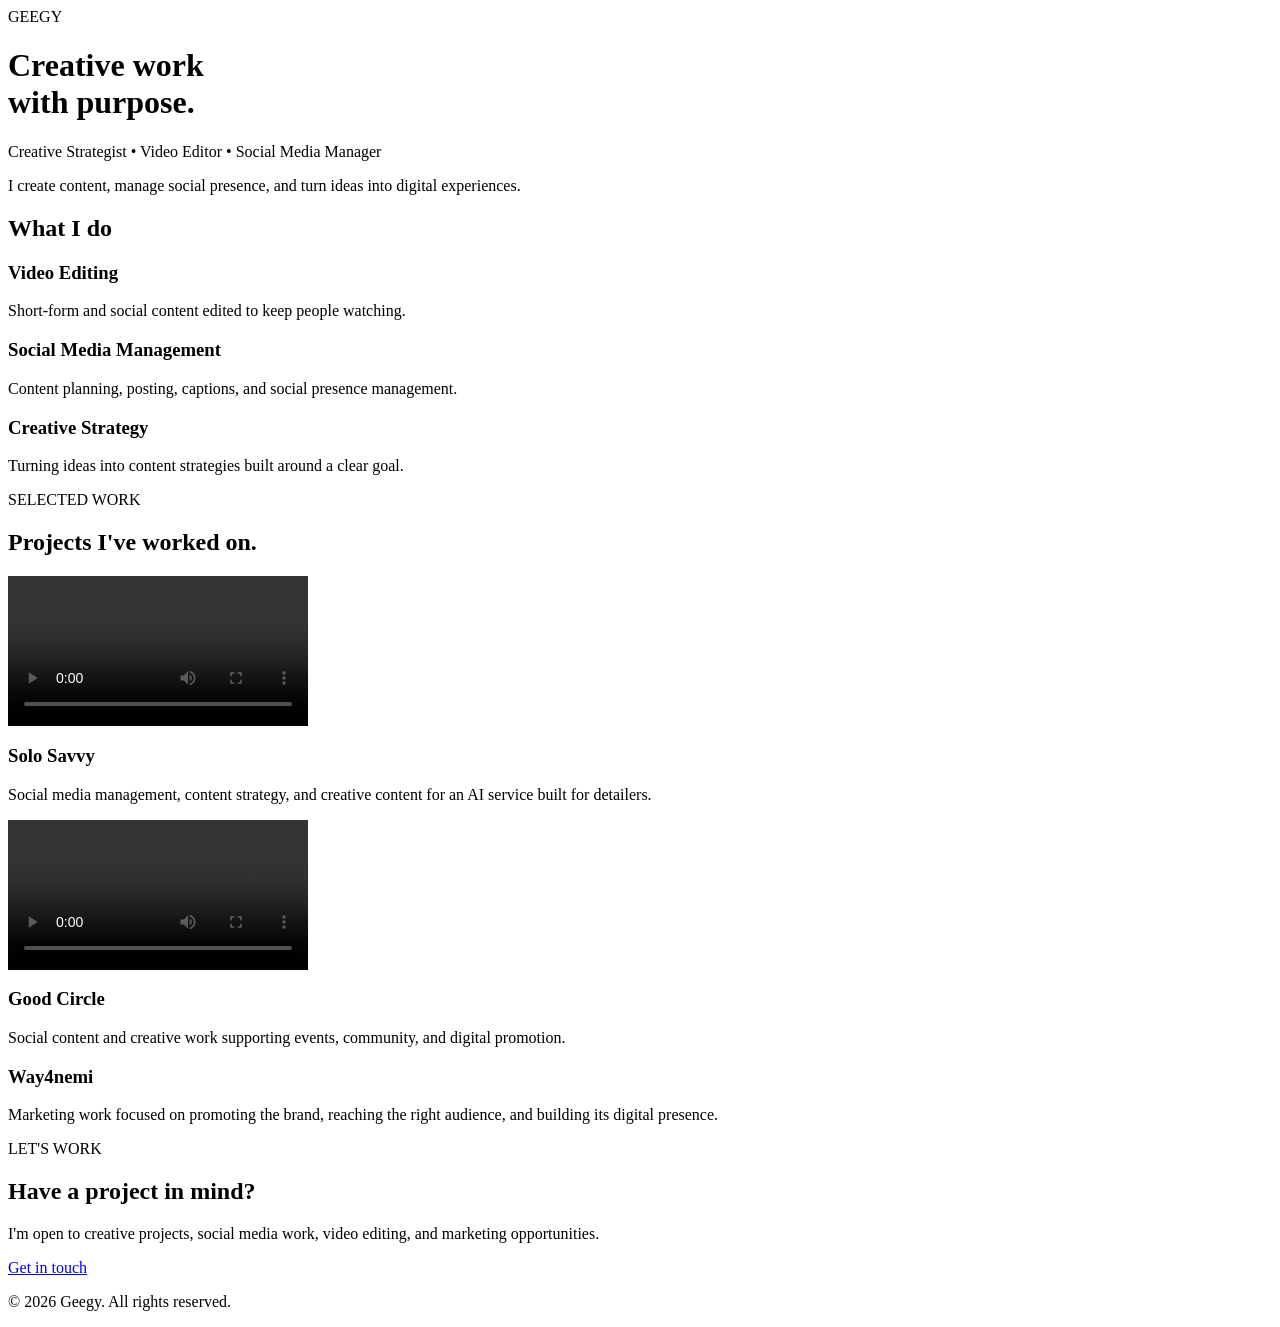
==== index.html @ bd56437c "Rename Geegy Portfolio/index.html to index.html" ====
<body>

    <main class="hero">
        <p class="eyebrow">GEEGY</p>

        <h1>Creative work<br>with purpose.</h1>

        <p class="role">
            Creative Strategist • Video Editor • Social Media Manager
        </p>

        <p class="intro">
            I create content, manage social presence, and turn ideas into
            digital experiences.
        <link rel="stylesheet" href="style.css">
        </p>

        <section class="services">
            <h2>What I do</h2>

            <div class="service-list">
                <div class="service">
                    <h3>Video Editing</h3>
                    <p>Short-form and social content edited to keep people watching.</p>
                </div>

                <div class="service">
                    <h3>Social Media Management</h3>
                    <p>Content planning, posting, captions, and social presence management.</p>
                </div>

                <div class="service">
                    <h3>Creative Strategy</h3>
                    <p>Turning ideas into content strategies built around a clear goal.</p>
                </div>
            </div>
        </section>

    </main>
    <section class="work">
    <p class="eyebrow">SELECTED WORK</p>

    <h2>Projects I've worked on.</h2>

    <div class="work-grid">
        <div class="work-grid">

    <div class="project">
        <video controls>
            <source src="videos/solo-savvy.mp4" type="video/mp4">
        </video>

        <h3>Solo Savvy</h3>
        <p>Social media management, content strategy, and creative content for an AI service built for detailers.</p>
    </div>
    <div class="project">
    <video controls>
        <source src="videos/good-circle.mp4" type="video/mp4">
    </video>

    <h3>Good Circle</h3>
    <p>Social content and creative work supporting events, community, and digital promotion.</p>
</div>
    <div class="project">
    <h3>Way4nemi</h3>
    <p>Marketing work focused on promoting the brand, reaching the right audience, and building its digital presence.</p>
</div>
</div>

    </div>
<section class="contact">
    <p class="eyebrow">LET'S WORK</p>
    <h2>Have a project in mind?</h2>
    <p>
        I'm open to creative projects, social media work, video editing,
        and marketing opportunities.
    </p>

    <a href="mailto:giftgathendeh@gmail.com">Get in touch</a>
</section>
</section>
<footer>
    <p>© 2026 Geegy. All rights reserved.</p>
</footer>
</body>
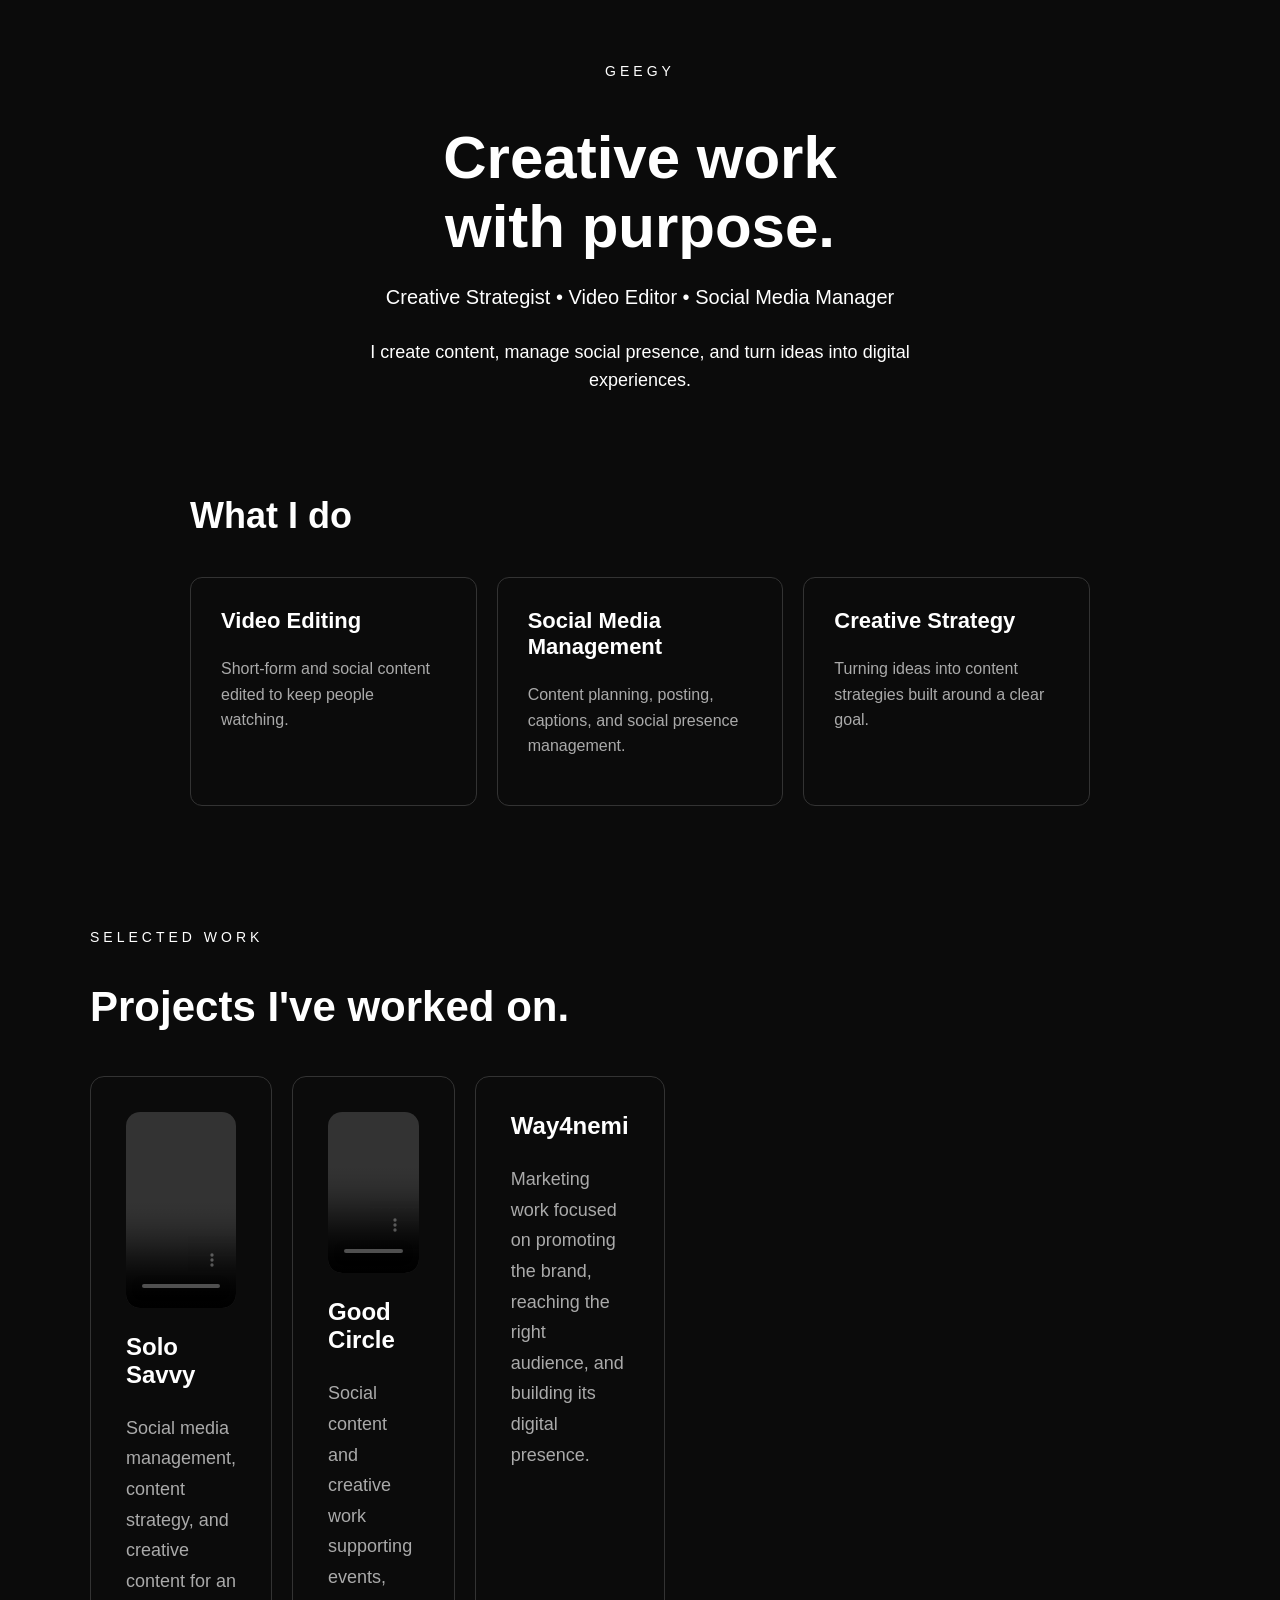
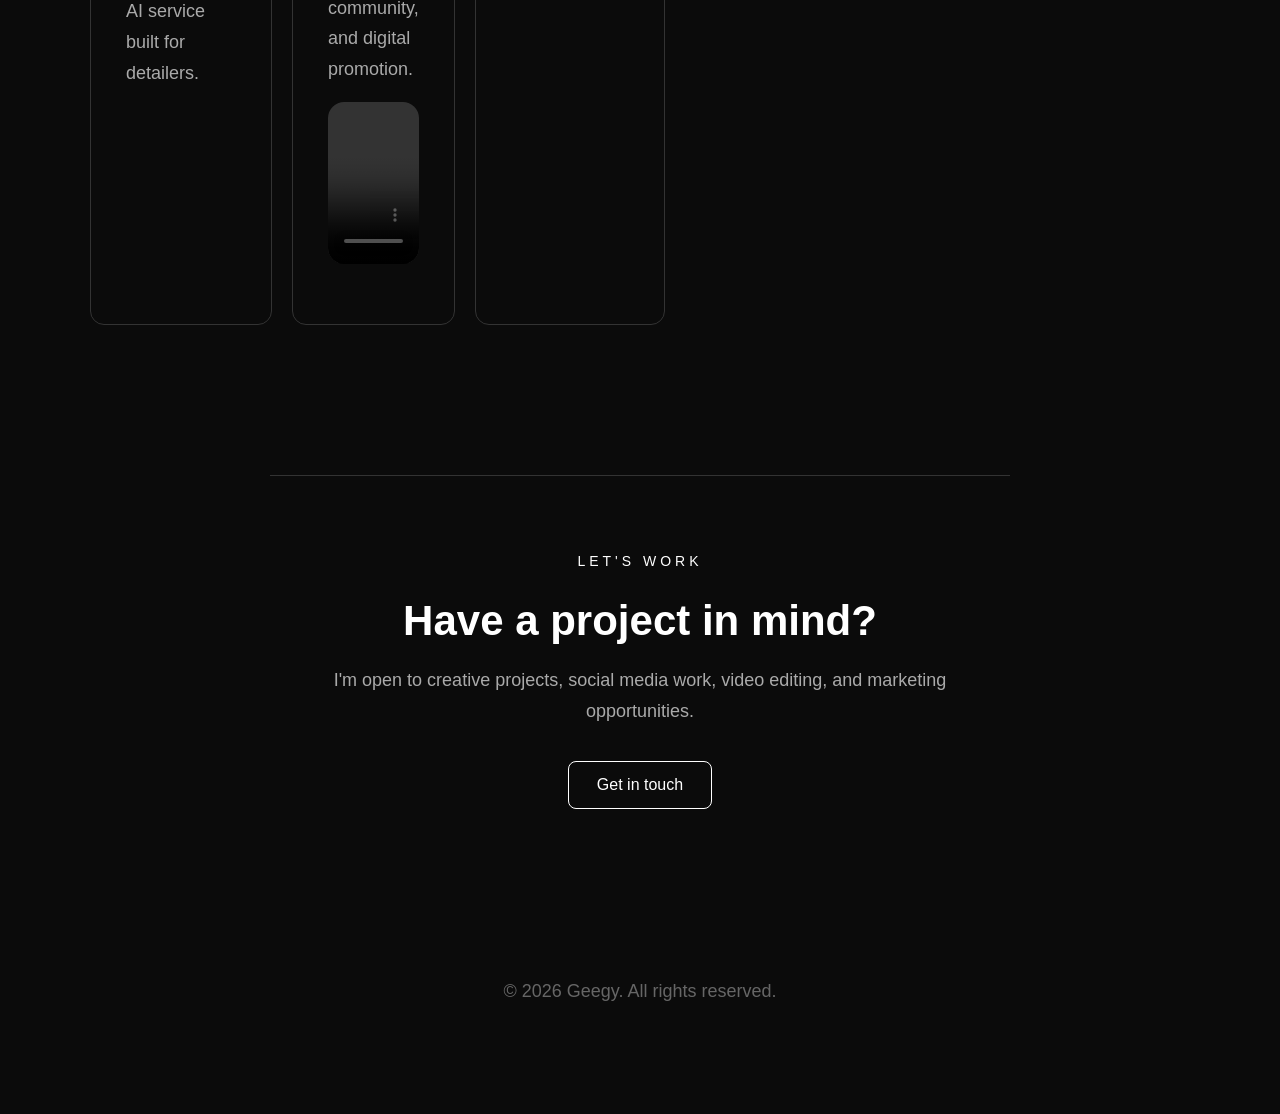
==== commit 42a326e1: "Refactor index.html structure and content" ====
--- a/index.html
+++ b/index.html
@@ -59,7 +59,10 @@
     </video>
 
     <h3>Good Circle</h3>
-    <p>Social content and creative work supporting events, community, and digital promotion.</p>
+    <p>Social content and creative work supporting events, community, and digital promotion.</p><video controls playsinline preload="metadata" style="width: 100%; max-width: 400px; border-radius: 16px;">
+  <source src="https://res.cloudinary.com/dhjc4ovk/video/upload/v1789803639/good-circle.mp4" type="video/mp4">
+</video>
+        
 </div>
     <div class="project">
     <h3>Way4nemi</h3>
--- a/style.css
+++ b/style.css
@@ -0,0 +1,171 @@
+body {
+    margin: 0;
+    font-family: Arial, sans-serif;
+    background-color: #0b0b0b;
+    color: white;
+}
+h1 {
+    font-size: 60px;
+    margin-bottom: 10px;
+}
+
+p {
+    font-size: 18px;
+    line-height: 1.6;
+}
+body {
+    text-align: center;
+    padding: 60px 20px;
+}
+.hero {
+    max-width: 900px;
+    margin: 0 auto;
+}
+
+.eyebrow {
+    font-size: 14px;
+    letter-spacing: 4px;
+    margin-bottom: 25px;
+}
+
+.role {
+    font-size: 20px;
+    margin-top: 20px;
+}
+
+.intro {
+    max-width: 600px;
+    margin: 25px auto;
+}
+.services {
+    margin-top: 100px;
+    text-align: left;
+}
+
+.services h2 {
+    font-size: 36px;
+    margin-bottom: 40px;
+}
+
+.service-list {
+    display: grid;
+    grid-template-columns: repeat(3, 1fr);
+    gap: 20px;
+}
+
+.service {
+    padding: 30px;
+    border: 1px solid #333;
+    border-radius: 12px;
+}
+
+.service h3 {
+    font-size: 22px;
+    margin-top: 0;
+}
+
+.service p {
+    font-size: 16px;
+    color: #aaa;
+}
+.work {
+    margin-top: 120px;
+    text-align: left;
+}
+
+.work h2 {
+    font-size: 42px;
+    margin-bottom: 45px;
+}
+
+.work-grid {
+    display: grid;
+    grid-template-columns: repeat(3, 1fr);
+    gap: 20px;
+}
+
+.project {
+    padding: 35px;
+    border: 1px solid #333;
+    border-radius: 14px;
+    min-height: 180px;
+}
+
+.project h3 {
+    font-size: 24px;
+    margin-top: 0;
+}
+
+.project p {
+    color: #aaa;
+    line-height: 1.7;
+}
+.project video {
+    width: 100%;
+    max-width: 360px;
+    aspect-ratio: 9 / 16;
+    object-fit: contain;
+    display: block;
+    margin: 0 auto 25px auto;
+    border-radius: 14px;
+    background: #000;
+}
+@media (max-width: 800px) {
+    .service-list,
+    .work-grid {
+        grid-template-columns: 1fr;
+    }
+}
+.services,
+.work {
+    max-width: 1100px;
+    margin-left: auto;
+    margin-right: auto;
+}
+.project {
+    transition: transform 0.2s ease, border-color 0.2s ease;
+}
+
+.project:hover {
+    transform: translateY(-5px);
+    border-color: #666;
+}
+.contact {
+    max-width: 700px;
+    margin: 150px auto 60px auto;
+    padding: 60px 20px;
+    text-align: center;
+    border-top: 1px solid #333;
+}
+
+.contact h2 {
+    font-size: 42px;
+    margin: 20px 0;
+}
+
+.contact p:not(.eyebrow) {
+    color: #aaa;
+    line-height: 1.7;
+    margin-bottom: 35px;
+}
+
+.contact a {
+    display: inline-block;
+    padding: 14px 28px;
+    border: 1px solid #fff;
+    border-radius: 8px;
+    color: white;
+    text-decoration: none;
+    transition: 0.2s ease;
+}
+
+.contact a:hover {
+    background: white;
+    color: black;
+}
+footer {
+    padding: 30px 20px;
+    text-align: center;
+    color: #666;
+    font-size: 14px;
+}
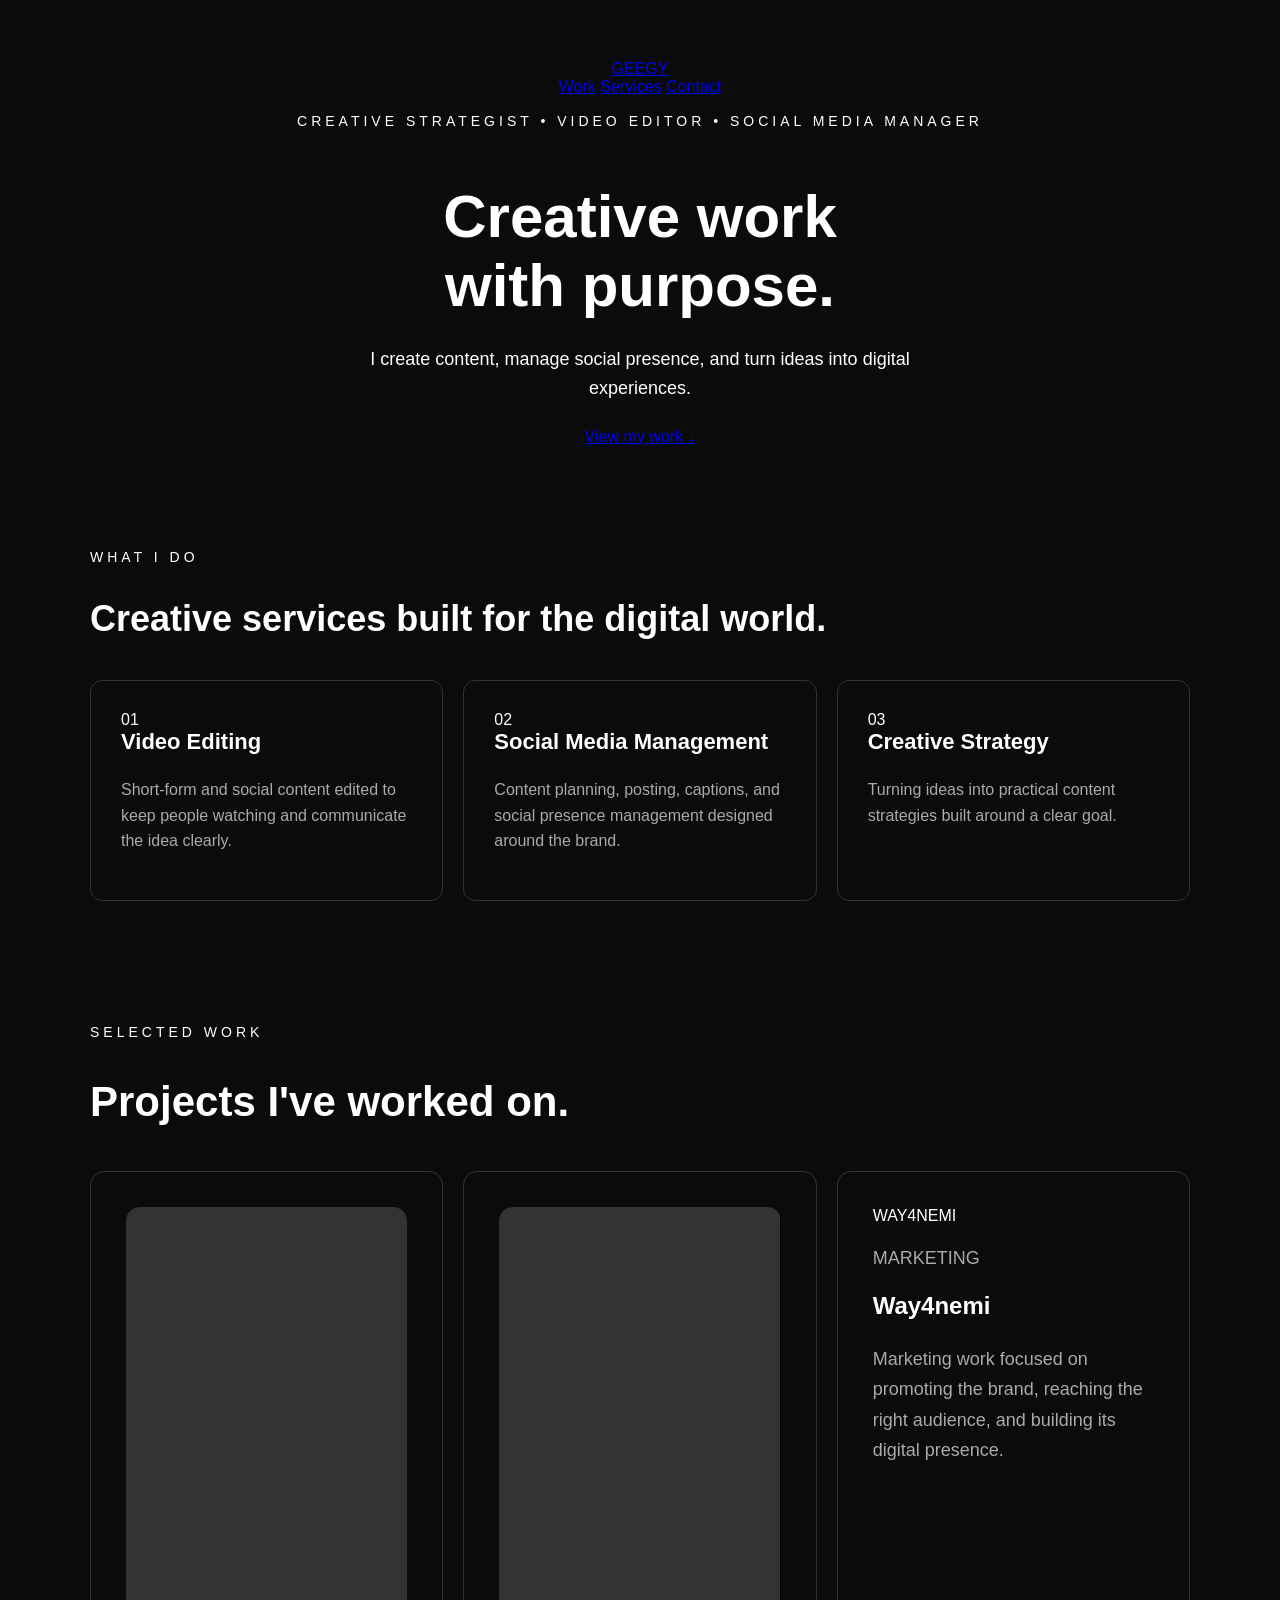
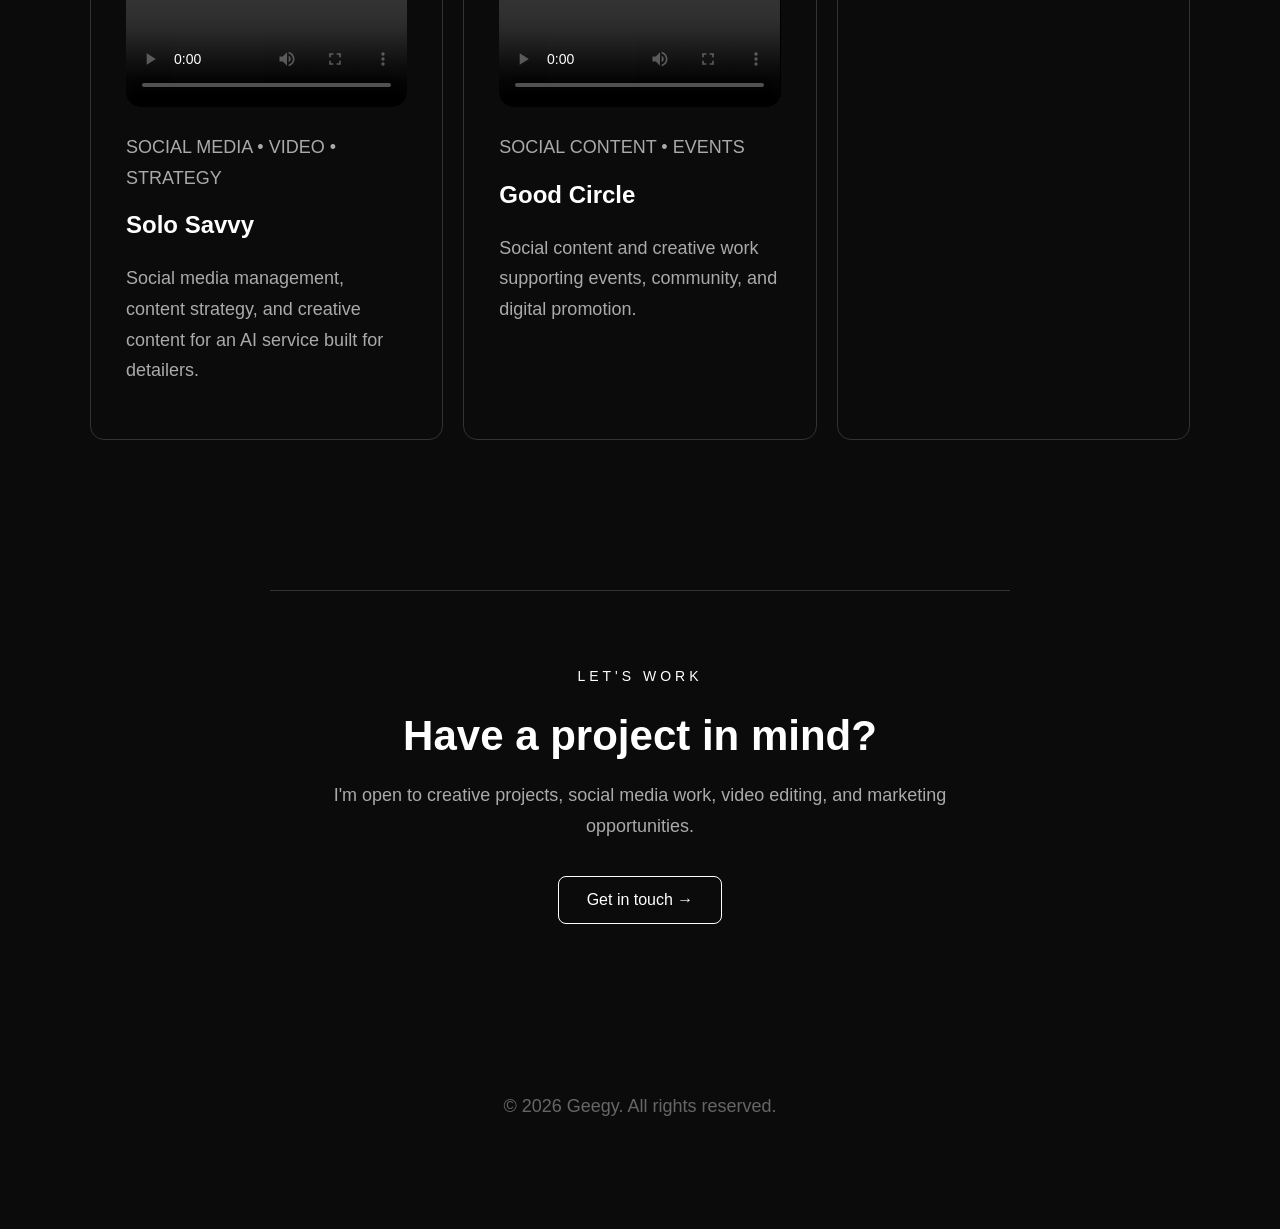
==== commit a948a4e0: "Update index.html" ====
--- a/index.html
+++ b/index.html
@@ -1,88 +1,199 @@
+<!DOCTYPE html>
+<html lang="en">
+<head>
+    <meta charset="UTF-8">
+    <meta name="viewport" content="width=device-width, initial-scale=1.0">
+    <title>Geegy — Creative Strategist & Video Editor</title>
+    <link rel="stylesheet" href="style.css">
+</head>
+
 <body>
 
-    <main class="hero">
-        <p class="eyebrow">GEEGY</p>
+    <!-- NAVIGATION -->
+    <header class="navbar">
+        <a href="#" class="logo">GEEGY</a>
 
-        <h1>Creative work<br>with purpose.</h1>
+        <nav>
+            <a href="#work">Work</a>
+            <a href="#services">Services</a>
+            <a href="#contact">Contact</a>
+        </nav>
+    </header>
 
-        <p class="role">
-            Creative Strategist • Video Editor • Social Media Manager
-        </p>
 
-        <p class="intro">
-            I create content, manage social presence, and turn ideas into
-            digital experiences.
-        <link rel="stylesheet" href="style.css">
-        </p>
+    <!-- HERO -->
+    <main>
 
-        <section class="services">
-            <h2>What I do</h2>
+        <section class="hero">
+            <p class="eyebrow">CREATIVE STRATEGIST • VIDEO EDITOR • SOCIAL MEDIA MANAGER</p>
+
+            <h1>
+                Creative work<br>
+                with purpose.
+            </h1>
+
+            <p class="intro">
+                I create content, manage social presence, and turn ideas
+                into digital experiences.
+            </p>
+
+            <a href="#work" class="hero-button">View my work ↓</a>
+        </section>
+
+
+        <!-- SERVICES -->
+        <section class="services" id="services">
+
+            <p class="eyebrow">WHAT I DO</p>
+
+            <h2>Creative services built for the digital world.</h2>
 
             <div class="service-list">
+
                 <div class="service">
+                    <span>01</span>
                     <h3>Video Editing</h3>
-                    <p>Short-form and social content edited to keep people watching.</p>
+                    <p>
+                        Short-form and social content edited to keep people
+                        watching and communicate the idea clearly.
+                    </p>
                 </div>
 
                 <div class="service">
+                    <span>02</span>
                     <h3>Social Media Management</h3>
-                    <p>Content planning, posting, captions, and social presence management.</p>
+                    <p>
+                        Content planning, posting, captions, and social
+                        presence management designed around the brand.
+                    </p>
                 </div>
 
                 <div class="service">
+                    <span>03</span>
                     <h3>Creative Strategy</h3>
-                    <p>Turning ideas into content strategies built around a clear goal.</p>
+                    <p>
+                        Turning ideas into practical content strategies
+                        built around a clear goal.
+                    </p>
                 </div>
+
             </div>
         </section>
 
+
+        <!-- SELECTED WORK -->
+        <section class="work" id="work">
+
+            <p class="eyebrow">SELECTED WORK</p>
+
+            <h2>Projects I've worked on.</h2>
+
+            <div class="work-grid">
+
+                <!-- SOLO SAVVY -->
+                <article class="project">
+
+                    <div class="video-wrapper">
+                        <video controls playsinline preload="metadata">
+                            <source src="https://res.cloudinary.com/dhjc4ovk/video/upload/v1789805430/solo-savvy.mp4" type="video/mp4">
+                            Your browser does not support video.
+                        </video>
+                    </div>
+
+                    <div class="project-info">
+                        <p class="project-type">SOCIAL MEDIA • VIDEO • STRATEGY</p>
+
+                        <h3>Solo Savvy</h3>
+
+                        <p>
+                            Social media management, content strategy, and
+                            creative content for an AI service built for
+                            detailers.
+                        </p>
+                    </div>
+
+                </article>
+
+
+                <!-- GOOD CIRCLE -->
+                <article class="project">
+
+                    <div class="video-wrapper">
+                        <video controls playsinline preload="metadata">
+                            <source
+                                src="https://res.cloudinary.com/dhjc4ovk/video/upload/v1789803639/good-circle.mp4"
+                                type="video/mp4">
+                            Your browser does not support video.
+                        </video>
+                    </div>
+
+                    <div class="project-info">
+                        <p class="project-type">SOCIAL CONTENT • EVENTS</p>
+
+                        <h3>Good Circle</h3>
+
+                        <p>
+                            Social content and creative work supporting
+                            events, community, and digital promotion.
+                        </p>
+                    </div>
+
+                </article>
+
+
+                <!-- WAY4NEMI -->
+                <article class="project project-text-only">
+
+                    <div class="project-placeholder">
+                        <span>WAY4NEMI</span>
+                    </div>
+
+                    <div class="project-info">
+                        <p class="project-type">MARKETING</p>
+
+                        <h3>Way4nemi</h3>
+
+                        <p>
+                            Marketing work focused on promoting the brand,
+                            reaching the right audience, and building its
+                            digital presence.
+                        </p>
+                    </div>
+
+                </article>
+
+            </div>
+
+        </section>
+
+
+        <!-- CONTACT -->
+        <section class="contact" id="contact">
+
+            <p class="eyebrow">LET'S WORK</p>
+
+            <h2>Have a project in mind?</h2>
+
+            <p>
+                I'm open to creative projects, social media work,
+                video editing, and marketing opportunities.
+            </p>
+
+            <a
+                href="mailto:giftgathendeh@gmail.com"
+                class="contact-button">
+                Get in touch →
+            </a>
+
+        </section>
+
     </main>
-    <section class="work">
-    <p class="eyebrow">SELECTED WORK</p>
 
-    <h2>Projects I've worked on.</h2>
 
-    <div class="work-grid">
-        <div class="work-grid">
+    <!-- FOOTER -->
+    <footer>
+        <p>© 2026 Geegy. All rights reserved.</p>
+    </footer>
 
-    <div class="project">
-        <video controls>
-            <source src="videos/solo-savvy.mp4" type="video/mp4">
-        </video>
-
-        <h3>Solo Savvy</h3>
-        <p>Social media management, content strategy, and creative content for an AI service built for detailers.</p>
-    </div>
-    <div class="project">
-    <video controls>
-        <source src="videos/good-circle.mp4" type="video/mp4">
-    </video>
-
-    <h3>Good Circle</h3>
-    <p>Social content and creative work supporting events, community, and digital promotion.</p><video controls playsinline preload="metadata" style="width: 100%; max-width: 400px; border-radius: 16px;">
-  <source src="https://res.cloudinary.com/dhjc4ovk/video/upload/v1789803639/good-circle.mp4" type="video/mp4">
-</video>
-        
-</div>
-    <div class="project">
-    <h3>Way4nemi</h3>
-    <p>Marketing work focused on promoting the brand, reaching the right audience, and building its digital presence.</p>
-</div>
-</div>
-
-    </div>
-<section class="contact">
-    <p class="eyebrow">LET'S WORK</p>
-    <h2>Have a project in mind?</h2>
-    <p>
-        I'm open to creative projects, social media work, video editing,
-        and marketing opportunities.
-    </p>
-
-    <a href="mailto:giftgathendeh@gmail.com">Get in touch</a>
-</section>
-</section>
-<footer>
-    <p>© 2026 Geegy. All rights reserved.</p>
-</footer>
 </body>
+</html>
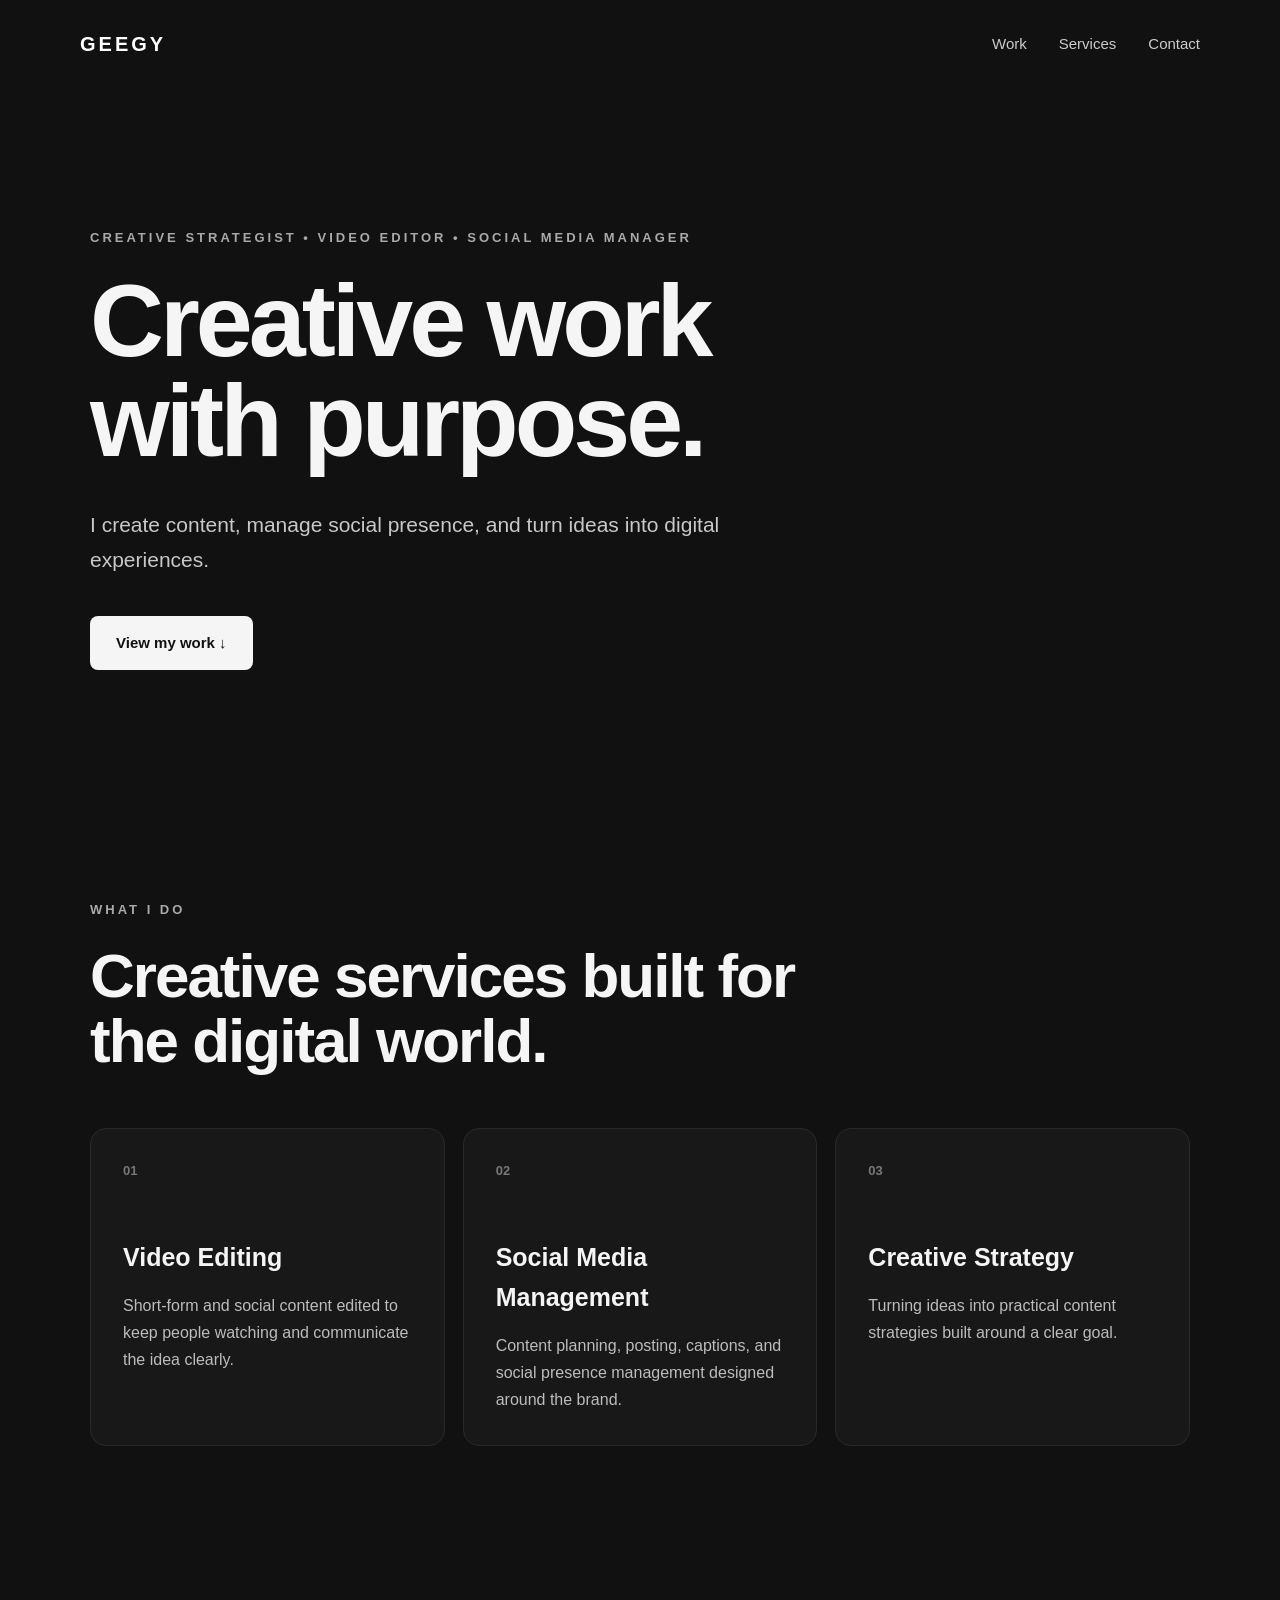
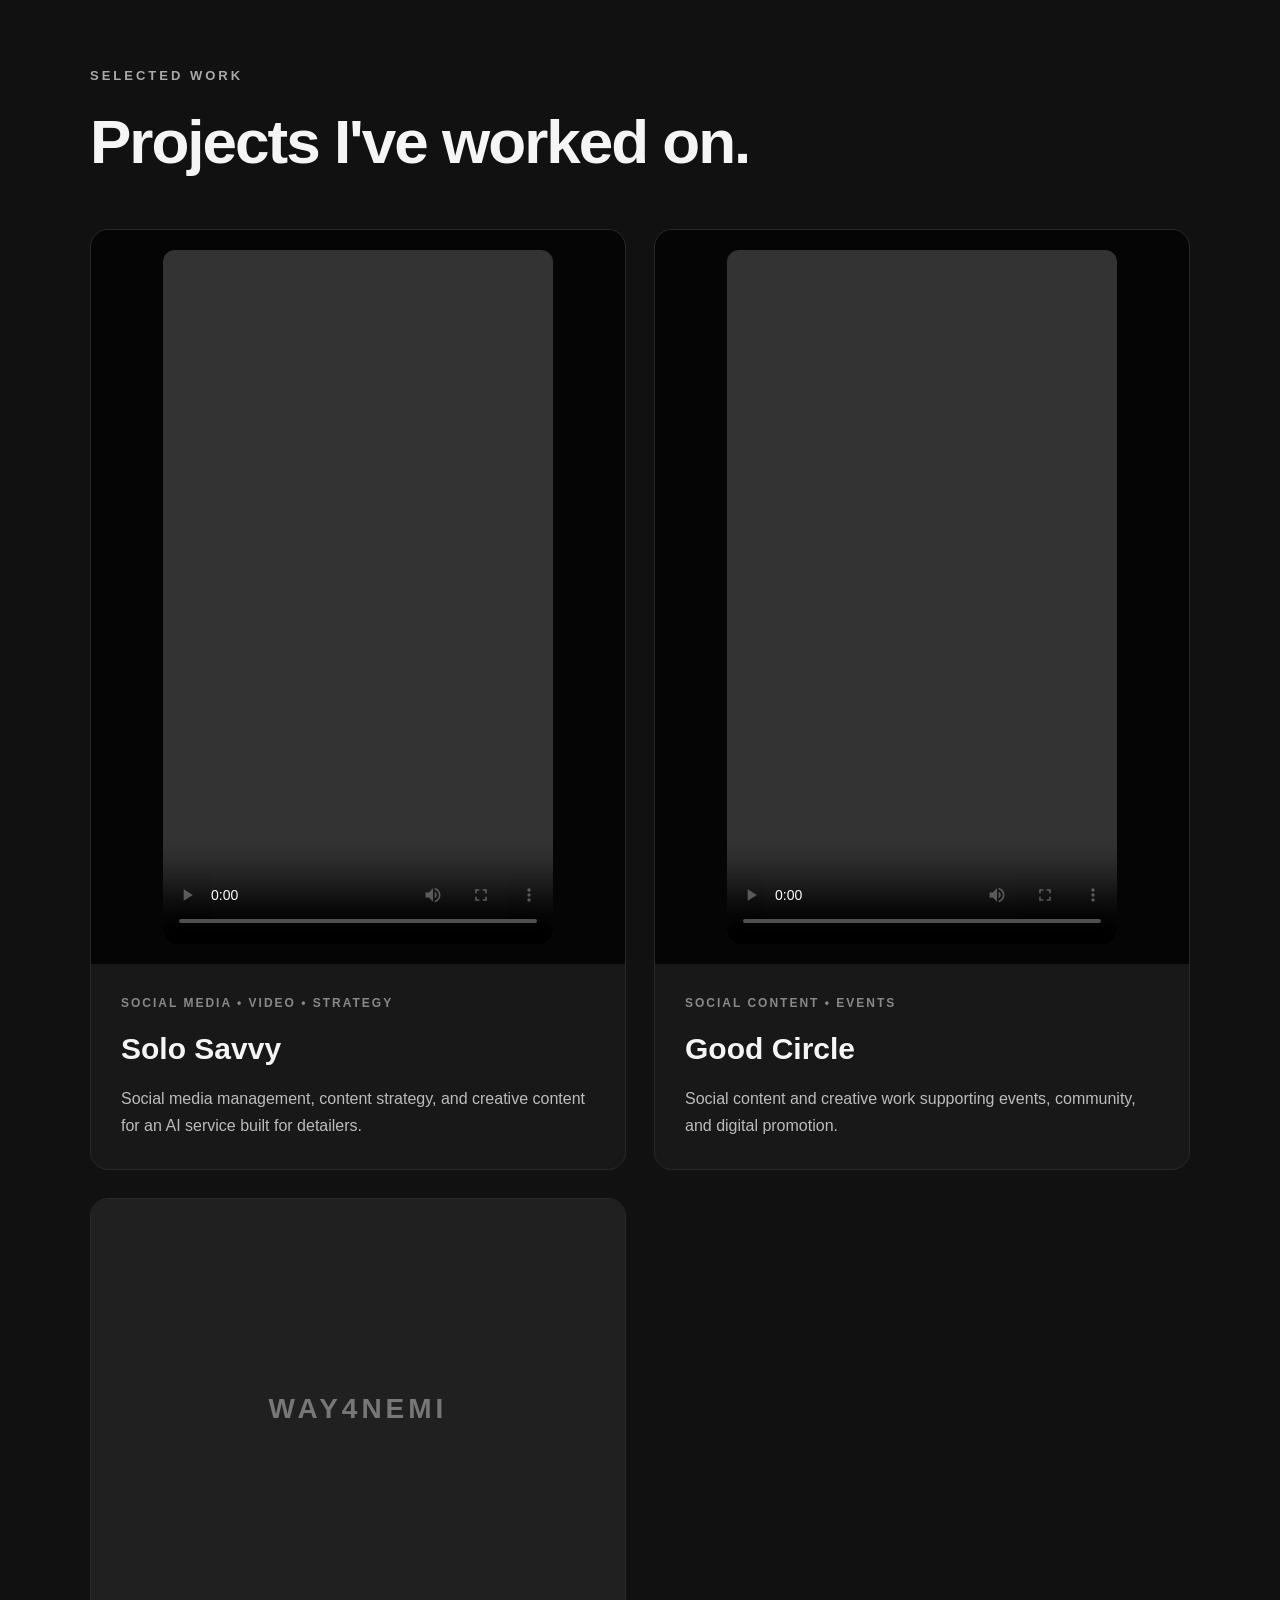
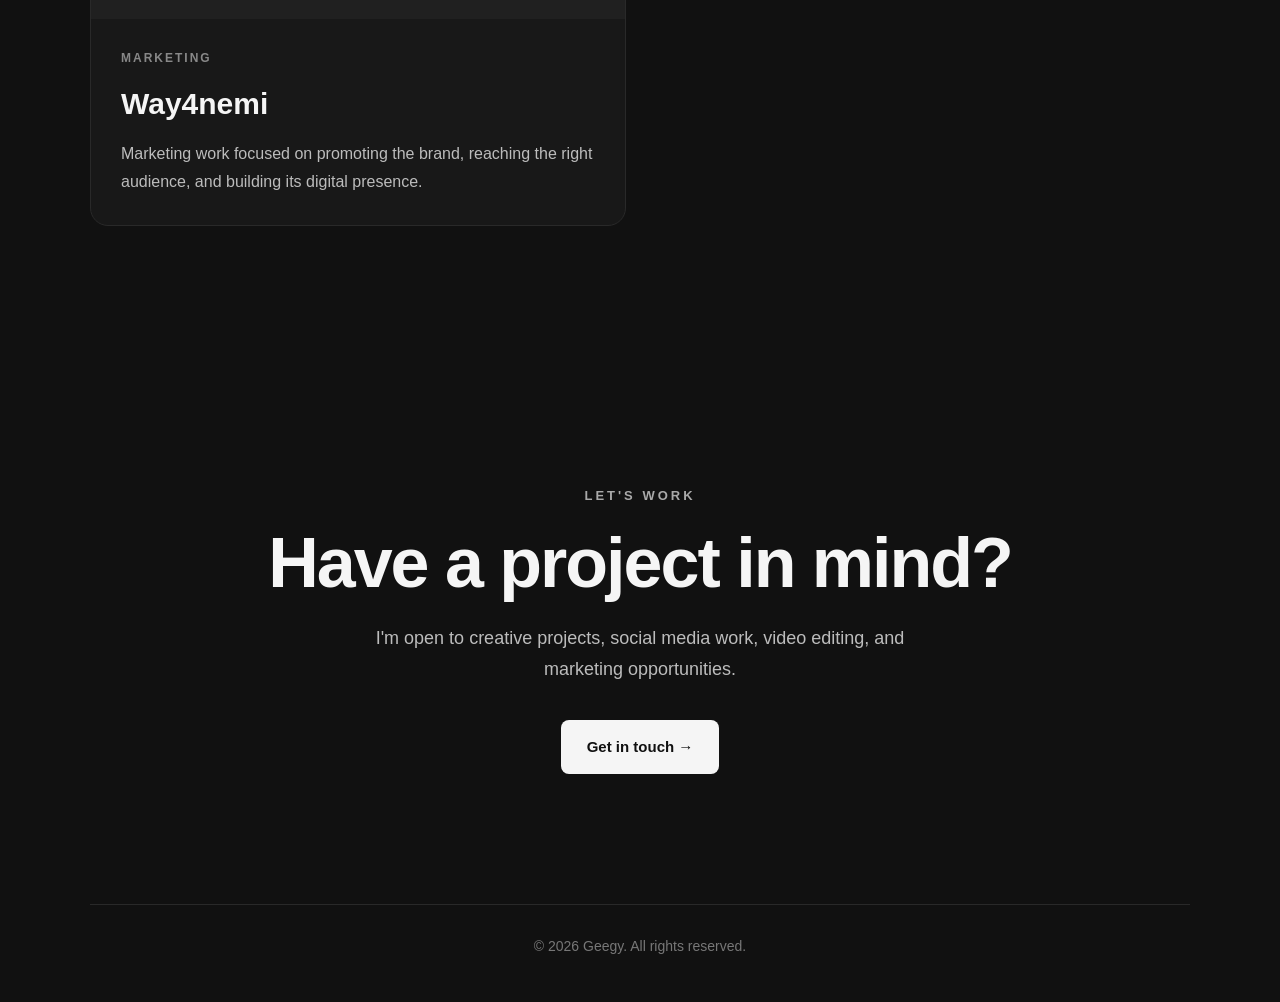
==== commit f239ea34: "Update index.html" ====
--- a/index.html
+++ b/index.html
@@ -96,7 +96,6 @@
                     <div class="video-wrapper">
                         <video controls playsinline preload="metadata">
                             <source src="https://res.cloudinary.com/dhjc4ovk/video/upload/v1789805430/solo-savvy.mp4" type="video/mp4">
-                            Your browser does not support video.
                         </video>
                     </div>
 
--- a/style.css
+++ b/style.css
@@ -1,171 +1,469 @@
+/* =========================
+   RESET
+========================= */
+
+* {
+    box-sizing: border-box;
+    margin: 0;
+    padding: 0;
+}
+
+html {
+    scroll-behavior: smooth;
+}
+
 body {
-    margin: 0;
-    font-family: Arial, sans-serif;
-    background-color: #0b0b0b;
-    color: white;
-}
-h1 {
-    font-size: 60px;
-    margin-bottom: 10px;
-}
-
-p {
-    font-size: 18px;
+    font-family: Arial, Helvetica, sans-serif;
+    background: #111111;
+    color: #f5f5f5;
     line-height: 1.6;
 }
-body {
-    text-align: center;
-    padding: 60px 20px;
-}
+
+
+/* =========================
+   NAVIGATION
+========================= */
+
+.navbar {
+    width: 100%;
+    max-width: 1200px;
+    margin: 0 auto;
+    padding: 28px 40px;
+
+    display: flex;
+    align-items: center;
+    justify-content: space-between;
+}
+
+.logo {
+    color: #ffffff;
+    text-decoration: none;
+    font-size: 20px;
+    font-weight: 800;
+    letter-spacing: 3px;
+}
+
+.navbar nav {
+    display: flex;
+    gap: 32px;
+}
+
+.navbar nav a {
+    color: #cccccc;
+    text-decoration: none;
+    font-size: 15px;
+    transition: color 0.2s ease;
+}
+
+.navbar nav a:hover {
+    color: #ffffff;
+}
+
+
+/* =========================
+   GENERAL
+========================= */
+
+main {
+    overflow: hidden;
+}
+
+section {
+    width: min(1100px, calc(100% - 48px));
+    margin-left: auto;
+    margin-right: auto;
+}
+
+.eyebrow {
+    color: #a9a9a9;
+    font-size: 13px;
+    font-weight: 700;
+    letter-spacing: 3px;
+    margin-bottom: 22px;
+}
+
+
+/* =========================
+   HERO
+========================= */
+
 .hero {
+    min-height: 78vh;
+    padding: 130px 0 110px;
+
+    display: flex;
+    flex-direction: column;
+    justify-content: center;
+}
+
+.hero h1 {
     max-width: 900px;
-    margin: 0 auto;
-}
-
-.eyebrow {
-    font-size: 14px;
-    letter-spacing: 4px;
-    margin-bottom: 25px;
-}
-
-.role {
-    font-size: 20px;
-    margin-top: 20px;
+    font-size: clamp(58px, 8vw, 105px);
+    line-height: 0.98;
+    letter-spacing: -4px;
+    margin-bottom: 35px;
 }
 
 .intro {
-    max-width: 600px;
-    margin: 25px auto;
-}
+    max-width: 650px;
+    color: #c8c8c8;
+    font-size: 21px;
+    line-height: 1.7;
+    margin-bottom: 38px;
+}
+
+.hero-button,
+.contact-button {
+    display: inline-block;
+    width: fit-content;
+
+    padding: 15px 26px;
+
+    background: #f5f5f5;
+    color: #111111;
+
+    border-radius: 8px;
+    text-decoration: none;
+    font-size: 15px;
+    font-weight: 700;
+
+    transition: transform 0.2s ease, background 0.2s ease;
+}
+
+.hero-button:hover,
+.contact-button:hover {
+    transform: translateY(-3px);
+    background: #ffffff;
+}
+
+
+/* =========================
+   SERVICES
+========================= */
+
 .services {
-    margin-top: 100px;
-    text-align: left;
-}
-
-.services h2 {
-    font-size: 36px;
-    margin-bottom: 40px;
+    padding: 110px 0;
+}
+
+.services h2,
+.work h2 {
+    max-width: 800px;
+    font-size: clamp(38px, 5vw, 62px);
+    line-height: 1.05;
+    letter-spacing: -2px;
+    margin-bottom: 55px;
 }
 
 .service-list {
     display: grid;
     grid-template-columns: repeat(3, 1fr);
-    gap: 20px;
+    gap: 18px;
 }
 
 .service {
-    padding: 30px;
-    border: 1px solid #333;
-    border-radius: 12px;
+    min-height: 280px;
+    padding: 32px;
+
+    background: #181818;
+    border: 1px solid #292929;
+    border-radius: 16px;
+
+    transition: transform 0.2s ease, border-color 0.2s ease;
+}
+
+.service:hover {
+    transform: translateY(-5px);
+    border-color: #555555;
+}
+
+.service span {
+    display: block;
+    color: #777777;
+    font-size: 13px;
+    font-weight: 700;
+    margin-bottom: 55px;
 }
 
 .service h3 {
-    font-size: 22px;
-    margin-top: 0;
+    font-size: 25px;
+    margin-bottom: 15px;
 }
 
 .service p {
+    color: #bcbcbc;
     font-size: 16px;
-    color: #aaa;
-}
+    line-height: 1.7;
+}
+
+
+/* =========================
+   WORK
+========================= */
+
 .work {
-    margin-top: 120px;
-    text-align: left;
-}
-
-.work h2 {
-    font-size: 42px;
-    margin-bottom: 45px;
+    padding: 110px 0;
 }
 
 .work-grid {
     display: grid;
-    grid-template-columns: repeat(3, 1fr);
-    gap: 20px;
+    grid-template-columns: repeat(2, 1fr);
+    gap: 28px;
 }
 
 .project {
-    padding: 35px;
-    border: 1px solid #333;
-    border-radius: 14px;
-    min-height: 180px;
-}
-
-.project h3 {
-    font-size: 24px;
-    margin-top: 0;
-}
-
-.project p {
-    color: #aaa;
-    line-height: 1.7;
-}
+    overflow: hidden;
+
+    background: #181818;
+    border: 1px solid #292929;
+    border-radius: 18px;
+
+    transition: transform 0.2s ease, border-color 0.2s ease;
+}
+
+.project:hover {
+    transform: translateY(-6px);
+    border-color: #555555;
+}
+
+
+/* =========================
+   VIDEOS
+========================= */
+
+.video-wrapper {
+    width: 100%;
+    background: #050505;
+    padding: 20px;
+}
+
 .project video {
     width: 100%;
-    max-width: 360px;
+    max-width: 390px;
     aspect-ratio: 9 / 16;
-    object-fit: contain;
+
     display: block;
-    margin: 0 auto 25px auto;
-    border-radius: 14px;
-    background: #000;
-}
+    margin: 0 auto;
+
+    object-fit: cover;
+
+    border-radius: 12px;
+    background: #000000;
+}
+
+
+/* =========================
+   PROJECT INFO
+========================= */
+
+.project-info {
+    padding: 30px;
+}
+
+.project-type {
+    color: #888888;
+    font-size: 12px;
+    font-weight: 700;
+    letter-spacing: 2px;
+    margin-bottom: 12px;
+}
+
+.project h3 {
+    font-size: 30px;
+    margin-bottom: 12px;
+}
+
+.project-info p:last-child {
+    color: #bcbcbc;
+    font-size: 16px;
+    line-height: 1.7;
+}
+
+
+/* =========================
+   WAY4NEMI
+========================= */
+
+.project-text-only {
+    display: flex;
+    flex-direction: column;
+}
+
+.project-placeholder {
+    min-height: 420px;
+
+    display: flex;
+    align-items: center;
+    justify-content: center;
+
+    background: #202020;
+
+    color: #777777;
+    font-size: 28px;
+    font-weight: 800;
+    letter-spacing: 4px;
+}
+
+
+/* =========================
+   CONTACT
+========================= */
+
+.contact {
+    padding: 150px 0 130px;
+    text-align: center;
+}
+
+.contact h2 {
+    font-size: clamp(42px, 6vw, 70px);
+    line-height: 1;
+    letter-spacing: -2px;
+    margin: 20px auto 25px;
+}
+
+.contact p:not(.eyebrow) {
+    max-width: 600px;
+    margin: 0 auto 35px;
+
+    color: #bcbcbc;
+    font-size: 18px;
+    line-height: 1.7;
+}
+
+
+/* =========================
+   FOOTER
+========================= */
+
+footer {
+    width: min(1100px, calc(100% - 48px));
+    margin: 0 auto;
+
+    padding: 30px 0 45px;
+
+    border-top: 1px solid #292929;
+
+    text-align: center;
+}
+
+footer p {
+    color: #777777;
+    font-size: 14px;
+}
+
+
+/* =========================
+   MOBILE
+========================= */
+
 @media (max-width: 800px) {
+
+    .navbar {
+        padding: 22px 24px;
+    }
+
+    .navbar nav {
+        gap: 18px;
+    }
+
+    .navbar nav a {
+        font-size: 14px;
+    }
+
+    section {
+        width: min(100% - 36px, 600px);
+    }
+
+    .hero {
+        min-height: 75vh;
+        padding: 90px 0;
+    }
+
+    .hero h1 {
+        font-size: clamp(52px, 15vw, 78px);
+        letter-spacing: -3px;
+    }
+
+    .intro {
+        font-size: 18px;
+    }
+
+    .services,
+    .work {
+        padding: 80px 0;
+    }
+
     .service-list,
     .work-grid {
         grid-template-columns: 1fr;
     }
-}
-.services,
-.work {
-    max-width: 1100px;
-    margin-left: auto;
-    margin-right: auto;
-}
-.project {
-    transition: transform 0.2s ease, border-color 0.2s ease;
-}
-
-.project:hover {
-    transform: translateY(-5px);
-    border-color: #666;
-}
-.contact {
-    max-width: 700px;
-    margin: 150px auto 60px auto;
-    padding: 60px 20px;
-    text-align: center;
-    border-top: 1px solid #333;
-}
-
-.contact h2 {
-    font-size: 42px;
-    margin: 20px 0;
-}
-
-.contact p:not(.eyebrow) {
-    color: #aaa;
-    line-height: 1.7;
-    margin-bottom: 35px;
-}
-
-.contact a {
-    display: inline-block;
-    padding: 14px 28px;
-    border: 1px solid #fff;
-    border-radius: 8px;
-    color: white;
-    text-decoration: none;
-    transition: 0.2s ease;
-}
-
-.contact a:hover {
-    background: white;
-    color: black;
-}
-footer {
-    padding: 30px 20px;
-    text-align: center;
-    color: #666;
-    font-size: 14px;
-}
+
+    .service {
+        min-height: auto;
+    }
+
+    .service span {
+        margin-bottom: 35px;
+    }
+
+    .project video {
+        max-width: 330px;
+    }
+
+    .project-placeholder {
+        min-height: 300px;
+    }
+
+    .contact {
+        padding: 100px 0;
+    }
+}
+
+
+/* =========================
+   SMALL PHONES
+========================= */
+
+@media (max-width: 480px) {
+
+    .navbar {
+        padding: 20px 18px;
+    }
+
+    .logo {
+        font-size: 17px;
+    }
+
+    .navbar nav {
+        gap: 14px;
+    }
+
+    .navbar nav a {
+        font-size: 13px;
+    }
+
+    section {
+        width: calc(100% - 28px);
+    }
+
+    .hero {
+        padding: 75px 0;
+    }
+
+    .hero h1 {
+        font-size: 52px;
+    }
+
+    .eyebrow {
+        font-size: 11px;
+        letter-spacing: 2px;
+    }
+
+    .services h2,
+    .work h2 {
+        font-size: 40px;
+    }
+
+    .project-info {
+        padding: 24px;
+    }
+}
